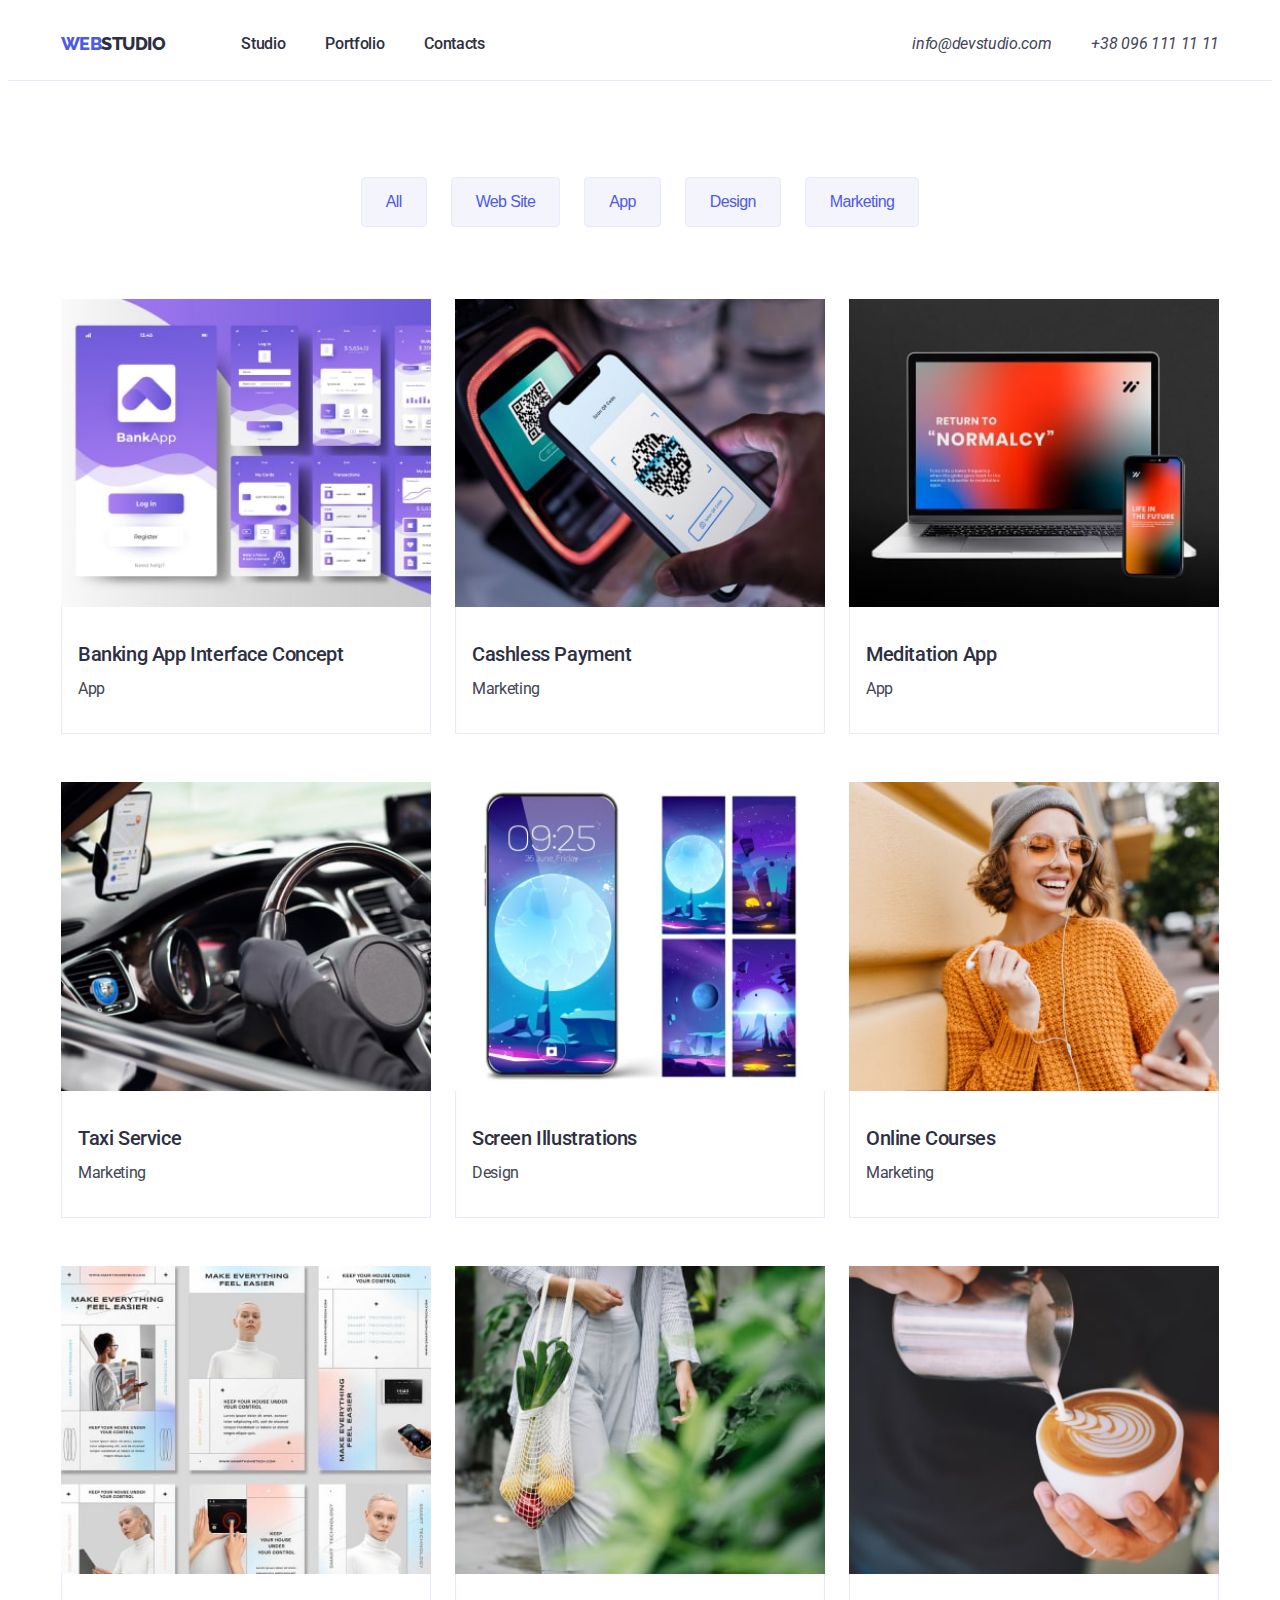
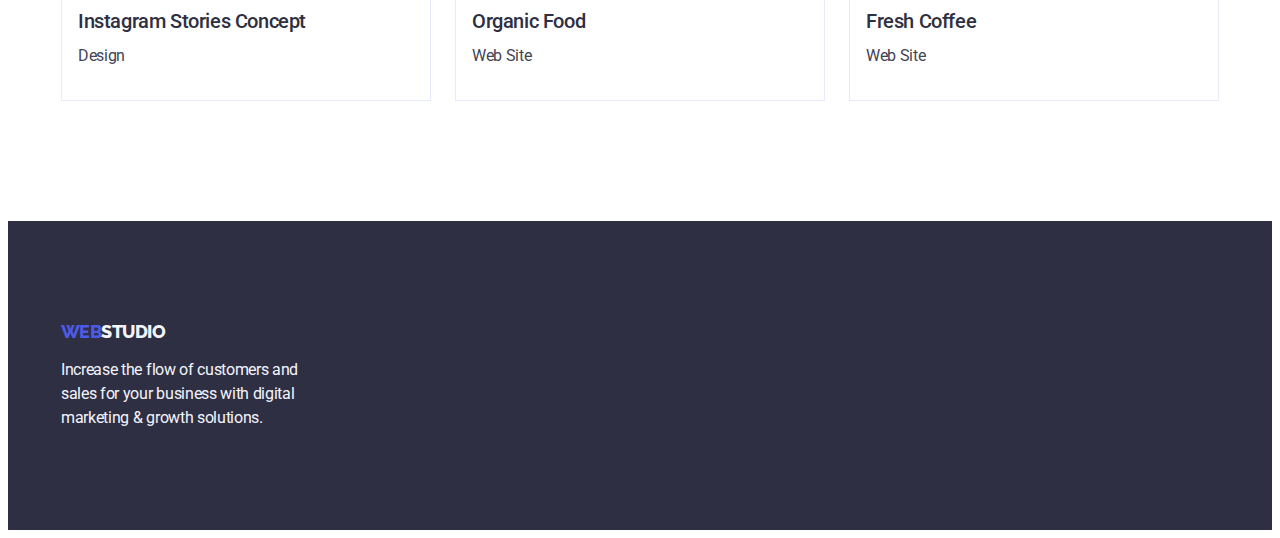
==== portfolio.html @ 6d581c30 "Update portfolio.html" ====
<!DOCTYPE html>
<html lang="en">
  <head>
    <meta charset="UTF-8" />
    <meta http-equiv="X-UA-Compatible" content="IE=edge" />
    <meta name="viewport" content="width=device-width, initial-scale=1.0" />
    <title>WebStudio</title>
    <link rel="preconnect" href="https://fonts.googleapis.com" />
    <link rel="preconnect" href="https://fonts.gstatic.com" crossorigin />
    <link
      href="https://fonts.googleapis.com/css2?family=Raleway:wght@700&family=Roboto:wght@400;500;700;900&display=swap"
      rel="stylesheet"
    />
    <link
      rel="stylesheet"
      href="https://cdnjs.cloudflare.com/ajax/libs/modern-normalize/2.0.0/modern-normalize.min.css"
      integrity="sha512-4xo8blKMVCiXpTaLzQSLSw3KFOVPWhm/TRtuPVc4WG6kUgjH6J03IBuG7JZPkcWMxJ5huwaBpOpnwYElP/m6wg=="
      crossorigin="anonymous"
      referrerpolicy="no-referrer"
    />
    <link rel="stylesheet" href="./css/styles.css" />
  </head>

  <body>
    <header class="header">
      <div class="container header-container">
        <nav class="nav">
          <a href="index.html" class="logo"
            ><span class="accent">Web</span>Studio</a
          >
          <ul class="nav-list list">
            <li class="item">
              <a class="nav-link link" href="./index.html">Studio</a>
            </li>
            <li class="item">
              <a class="nav-link link" href="./portfolio.html">Portfolio</a>
            </li>
            <li class="item">
              <a class="nav-link link" href="">Contacts</a>
            </li>
          </ul>
        </nav>
        <address class="address">
          <ul class="contacts-header list">
            <li class="item">
              <a class="header-email link" href="mailto:info@devstudio.com"
                >info@devstudio.com</a
              >
            </li>
            <li class="item">
              <a class="header-tel link" href="tel:+380961111111"
                >+38 096 111 11 11</a
              >
            </li>
          </ul>
        </address>
      </div>
    </header>

    <main>
      <section class="project section">
        <div class="container">
          <h2 class="portfolio-title">portfolio</h2>
          <ul class="filter-list list">
            <li><button type="button" class="filter-button">All</button></li>
            <li>
              <button type="button" class="filter-button">Web Site</button>
            </li>
            <li><button type="button" class="filter-button">App</button></li>
            <li><button type="button" class="filter-button">Design</button></li>
            <li>
              <button type="button" class="filter-button">Marketing</button>
            </li>
          </ul>

          <ul class="project-list list">
            <li class="item">
              <a class="link" href="">
                <img
                  src="./images/bank-app.jpg"
                  alt="Banking App Interface Concept"
                  width="360"
                />
                <div class="project-card">
                  <h3 class="project-title">Banking App Interface Concept</h3>
                  <p class="project-text">App</p>
                </div>
              </a>
            </li>
            <li class="item">
              <a class="link" href="">
                <img
                  src="./images/Cashless-Payment.jpg"
                  alt="Cashless Payment"
                  width="360"
                />
                <div class="project-card">
                  <h3 class="project-title">Cashless Payment</h3>
                  <p class="project-text">Marketing</p>
                </div>
              </a>
            </li>
            <li class="item">
              <a class="link" href="">
                <img
                  src="./images/Meditation-App.jpg"
                  alt="Meditation App"
                  width="360"
                />
                <div class="project-card">
                  <h3 class="project-title">Meditation App</h3>
                  <p class="project-text">App</p>
                </div>
              </a>
            </li>
            <li class="item">
              <a class="link" href="">
                <img
                  src="./images/taxi-min.jpg"
                  alt="Taxi Service"
                  width="360"
                />
                <div class="project-card">
                  <h3 class="project-title">Taxi Service</h3>
                  <p class="project-text">Marketing</p>
                </div>
              </a>
            </li>
            <li class="item">
              <a class="link" href="">
                <img
                  src="./images/Screen-Illustrations.jpg"
                  alt="Screen Illustrations"
                  width="360"
                />
                <div class="project-card">
                  <h3 class="project-title">Screen Illustrations</h3>
                  <p class="project-text">Design</p>
                </div>
              </a>
            </li>
            <li class="item">
              <a class="link" href="">
                <img
                  src="./images/Online-Courses.jpg"
                  alt="Online Courses"
                  width="360"
                />
                <div class="project-card">
                  <h3 class="project-title">Online Courses</h3>
                  <p class="project-text">Marketing</p>
                </div>
              </a>
            </li>
            <li class="item">
              <a class="link" href="">
                <img
                  src="./images/Instagram-Stories-Concept.jpg"
                  alt="Instagram Stories Concept"
                  width="360"
                />
                <div class="project-card">
                  <h3 class="project-title">Instagram Stories Concept</h3>
                  <p class="project-text">Design</p>
                </div>
              </a>
            </li>
            <li class="item">
              <a class="link" href="">
                <img
                  src="./images/Organik-Food.jpg"
                  alt="Organic Food"
                  width="360"
                />
                <div class="project-card">
                  <h3 class="project-title">Organic Food</h3>
                  <p class="project-text">Web Site</p>
                </div>
              </a>
            </li>
            <li class="item">
              <a class="link" href="">
                <img
                  src="./images/Fresh-Coffee.jpg"
                  alt="Fresh Coffee"
                  width="360"
                />
                <div class="project-card">
                  <h3 class="project-title">Fresh Coffee</h3>
                  <p class="project-text">Web Site</p>
                </div>
              </a>
            </li>
          </ul>
        </div>
      </section>
    </main>

    <footer class="footer">
      <div class="container container-footer">
        <a class="footer-logo" href="index.html"
          ><span class="accent">Web</span>Studio</a
        >
        <p class="footer-text">
          Increase the flow of customers and sales for your business with
          digital marketing & growth solutions.
        </p>
      </div>
    </footer>
  </body>
</html>
---- css/styles.css ----
:root {
  --iris: #4d5ae5;
  --ocean: #404bbf;
  --navyblue: #2e2f42;
  --green: #31d0aa;
  --slate: #434455;
  --light-slate: #8e8f99;
  --cornflower: #e7e9fc;
  --cloud: #f4f4fd;
  --navyblue-modal: rgba(46, 47, 66, 0.4);
  --grey: rgba(46, 47, 66, 0.7);
  --white: #ffffff;
  --dairy: #fcfcfc;
}
h1,
h2,
h3,
h4,
h5,
h6,
p {
  margin: 0;
}

ul,
ol {
  margin: 0;
  padding-left: 0;
}

img {
  display: block;
  width: 100%;
  height: auto;
}

.container {
  width: 100%;
  max-width: 1158px;
  padding: 0 15px 0 15px;
  margin: 0 auto;
}

.section {
  padding-top: 120px;
  padding-bottom: 120px;
}

body {
  color: var(--slate);
  font-family: 'Roboto', sans-serif;
  font-size: 16px;
  line-height: 1.5;
  letter-spacing: -0.02em;
}

.list {
  list-style: none;
}

.link {
  text-decoration: none;
}

.link:hover,
.link:focus {
  color: var(--ocean);
}

/* -----------------------header--------------------- */

.header-container,
.nav,
.nav-list,
.contacts-header {
  display: flex;
}

.header {
  border-bottom: 1px solid var(--cornflower);
  background: var(--white);
  padding: 0 15px 0 15px;
}

.header-container {
  align-items: center;
  padding: 0 15px 0 15px;
}

.nav {
  align-items: center;
}

.nav-list {
  gap: 40px;
}

.address {
  margin-left: auto;
}

.contacts-header {
  gap: 40px;
}

.logo {
  font-family: 'Raleway', sans-serif;
  font-weight: 800;
  font-size: 18px;
  line-height: 1.17;
  letter-spacing: -0.03em;
  color: var(--navyblue);
  text-decoration: none;
  text-transform: uppercase;
  padding: 24px 0 24px 0;

  margin-right: 76px;
}

.accent {
  color: var(--iris);
}

.nav-link {
  color: var(--navyblue);
  font-weight: 500;
  font-size: 16px;
  line-height: 1.5;
  letter-spacing: -0.02em;
  padding: 24px 0 24px 0;
  display: block;
}

.header-email {
  color: var(--slate);
  font-size: 16px;
  font-weight: 400;
  line-height: 1.5;
  letter-spacing: -0.02em;
  padding: 24px 0 24px 0;
}

.header-tel {
  color: var(--slate);
  font-size: 16px;
  font-weight: 400;
  line-height: 1.5;
  letter-spacing: -0.02em;
  padding: 24px 0 24px 0;
}

/* -------------------------hiro---------------------- */

.hero {
  background-color: var(--navyblue);
  padding: 188px 0 188px 0;
  text-align: center;
}

.hero-title {
  font-size: 56px;
  font-weight: 700;
  line-height: 1.07;
  letter-spacing: -0.02em;

  text-align: center;
  color: var(--white);

  max-width: 496px;
  margin: 0 auto 48px auto;
}

.hero-button {
  font-family: 'Roboto', sans-serif;
  font-size: 16px;
  font-weight: 500;
  line-height: 1.5;
  letter-spacing: -0.04em;
  color: var(--white);

  min-width: 169px;
  height: 56px;
  display: block;
  padding: 16px 32px;
  margin: 0 auto;

  border: none;
  cursor: pointer;
  border-radius: 4px;
  background: var(--iris);
  box-shadow: 0px 4px 4px 0px rgba(0, 0, 0, 0.15);
}

/* ---------------------------benefits------------------- */

.feature-title {
  position: absolute;
  width: 1px;
  height: 1px;
  margin: -1px;
  border: 0;
  padding: 0;
  white-space: nowrap;
  clip-path: inset(100%);
  clip: rect(0 0 0 0);
  overflow: hidden;
}

.benefits-list {
  display: flex;
  gap: 24px;
}

.benefits-item {
  width: calc((100% - 72px) / 4);
}

.benefits-title {
  font-size: 20px;
  font-weight: 500;
  line-height: 1.2;
  letter-spacing: -0.02em;
  color: var(--navyblue);

  margin-bottom: 8px;
}

.benefits-text {
  font-size: 16px;
  line-height: 1.5;
}

/* --------------------work---------------- */

.work-title {
  color: var(--navyblue);

  font-size: 36px;
  font-family: Roboto;
  font-weight: 700;
  line-height: 1.12;
  letter-spacing: -0.02em;
  text-transform: capitalize;
  text-align: center;

  max-width: 323px;
  margin: 0 auto 72px auto;
}

.work-list {
  display: flex;
  gap: 24px;
}

.work-list .item {
  width: calc((100% - 48px) / 3);
}

/* -------------------team---------------- */

.team-title {
  color: var(--navyblue);
  font-size: 36px;
  font-weight: 700;
  line-height: 1.12;
  letter-spacing: -0.02em;
  text-transform: capitalize;
  text-align: center;

  max-width: 162px;
  margin: 0 auto 72px auto;
}

.team-list {
  display: flex;
  gap: 24px;
}

.team-list .item {
  width: calc((100% - 24px * 3) / 4);
  border-radius: 0px 0px 4px 4px;
  background: var(--white);
  box-shadow: 0px 2px 1px 0px rgba(46, 47, 66, 0.08),
    0px 1px 1px 0px rgba(46, 47, 66, 0.16),
    0px 1px 6px 0px rgba(46, 47, 66, 0.08);
}

.container-text {
  padding: 32px 16px;
}

.text-name {
  color: var(--navyblue);
  font-size: 20px;
  font-weight: 500;
  line-height: 1.2;
  letter-spacing: -0.02em;
  text-align: center;
  margin-bottom: 8px;
}

.team-text {
  font-size: 16px;
  line-height: 1.5;
  text-align: center;
}

/* ------------------portfolio-------- */

.project {
  padding-top: 96px;
}
.portfolio-title {
  position: absolute;
  width: 1px;
  height: 1px;
  margin: -1px;
  border: 0;
  padding: 0;
  white-space: nowrap;
  clip-path: inset(100%);
  clip: rect(0 0 0 0);
  overflow: hidden;
}

.filter-list {
  display: flex;
  gap: 24px;
  justify-content: center;
  margin-bottom: 72px;
}

.filter-button {
  font-size: 16px;
  font-weight: 500;
  line-height: 1.5;
  letter-spacing: -0.04em;
  color: var(--iris);

  border-radius: 4px;
  border: 1px solid var(--cornflower);
  background: var(--cloud);

  padding: 12px 24px;
}

.filter-button:hover,
.filter-button:focus {
  color: var(--white);
  background-color: var(--ocean);
  border: 1px solid transparent;
}

.project-list {
  display: flex;
  flex-wrap: wrap;
  gap: 48px 24px;
  justify-content: center;
}

.project-card {
  padding: 32px 16px;
  border: 1px solid var(--cornflower);
  border-top: none;
}

.project-list .item {
  width: calc((100% - 24px * 2) / 3);
}

.project-title {
  font-size: 20px;
  font-weight: 500;
  line-height: 1.5;
  letter-spacing: -0.02em;
  color: var(--navyblue);
  margin-bottom: 8px;
}

.project-text {
  color: var(--slate);
  font-size: 16px;
  line-height: 1.5;
  font-weight: 400;
}

/* -------------------------footer--------------- */

.footer {
  background-color: var(--navyblue);
  padding: 100px 0;
}

.footer-logo {
  font-size: 18px;
  font-family: 'Raleway', sans-serif;
  font-style: normal;
  font-weight: 800;
  line-height: 1.17;
  letter-spacing: -0.03em;
  text-decoration: none;
  text-transform: uppercase;
  color: var(--cloud);
  display: inline-block;

  margin-bottom: 16px;
}
.footer-text {
  color: var(--cloud);
  max-width: 264px;
}

.container-footer {
  /* padding: 102px 0 100px 0; */
}
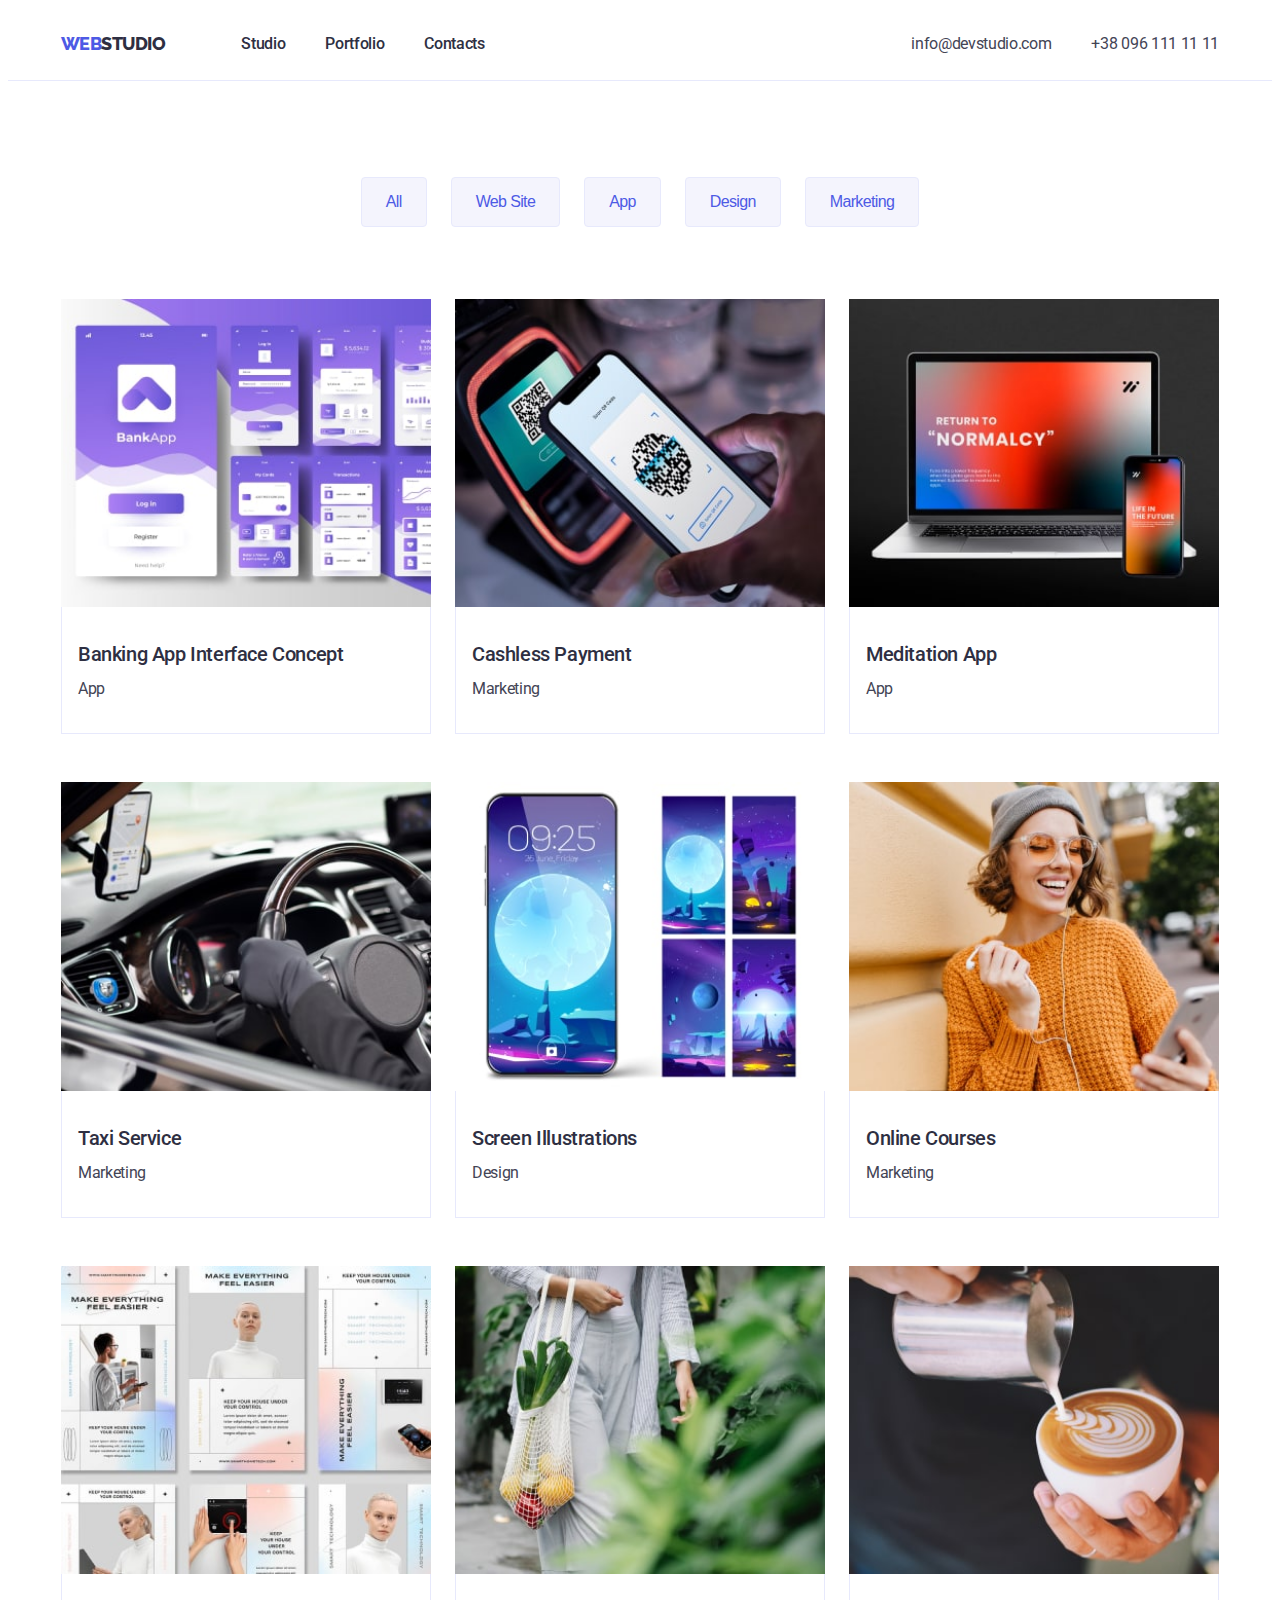
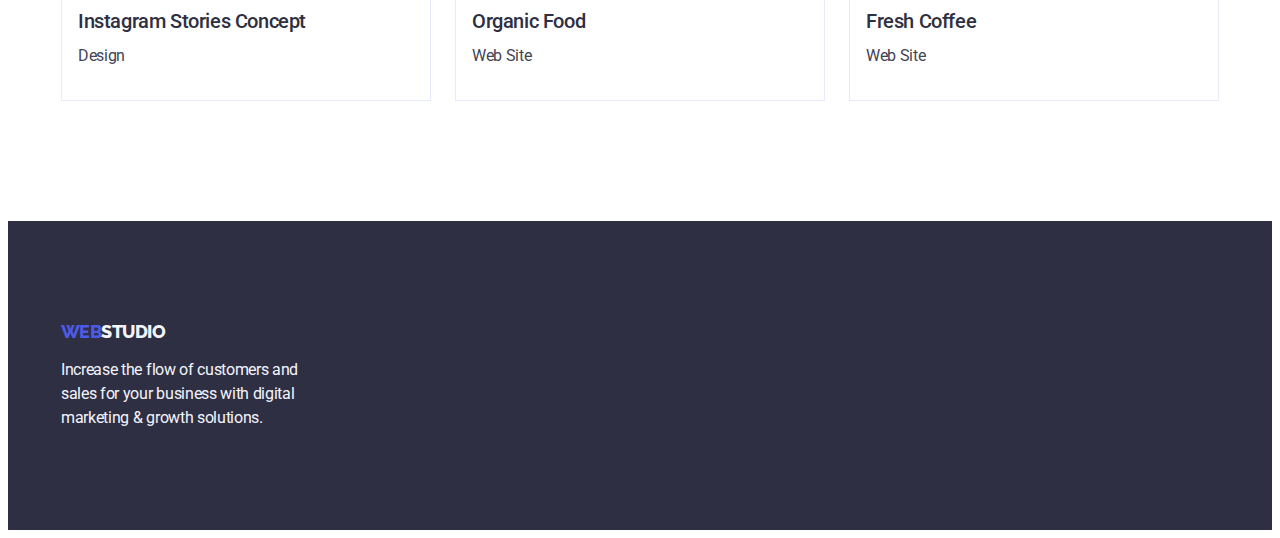
==== commit 23339b2a: "Update portfolio.html" ====
--- a/portfolio.html
+++ b/portfolio.html
@@ -59,8 +59,9 @@
 
     <main>
       <section class="project section">
+        <h2 class="portfolio-title">portfolio</h2>
+
         <div class="container">
-          <h2 class="portfolio-title">portfolio</h2>
           <ul class="filter-list list">
             <li><button type="button" class="filter-button">All</button></li>
             <li>
--- a/css/styles.css
+++ b/css/styles.css
@@ -97,6 +97,7 @@
 
 .address {
   margin-left: auto;
+  font-style: normal;
 }
 
 .contacts-header {
